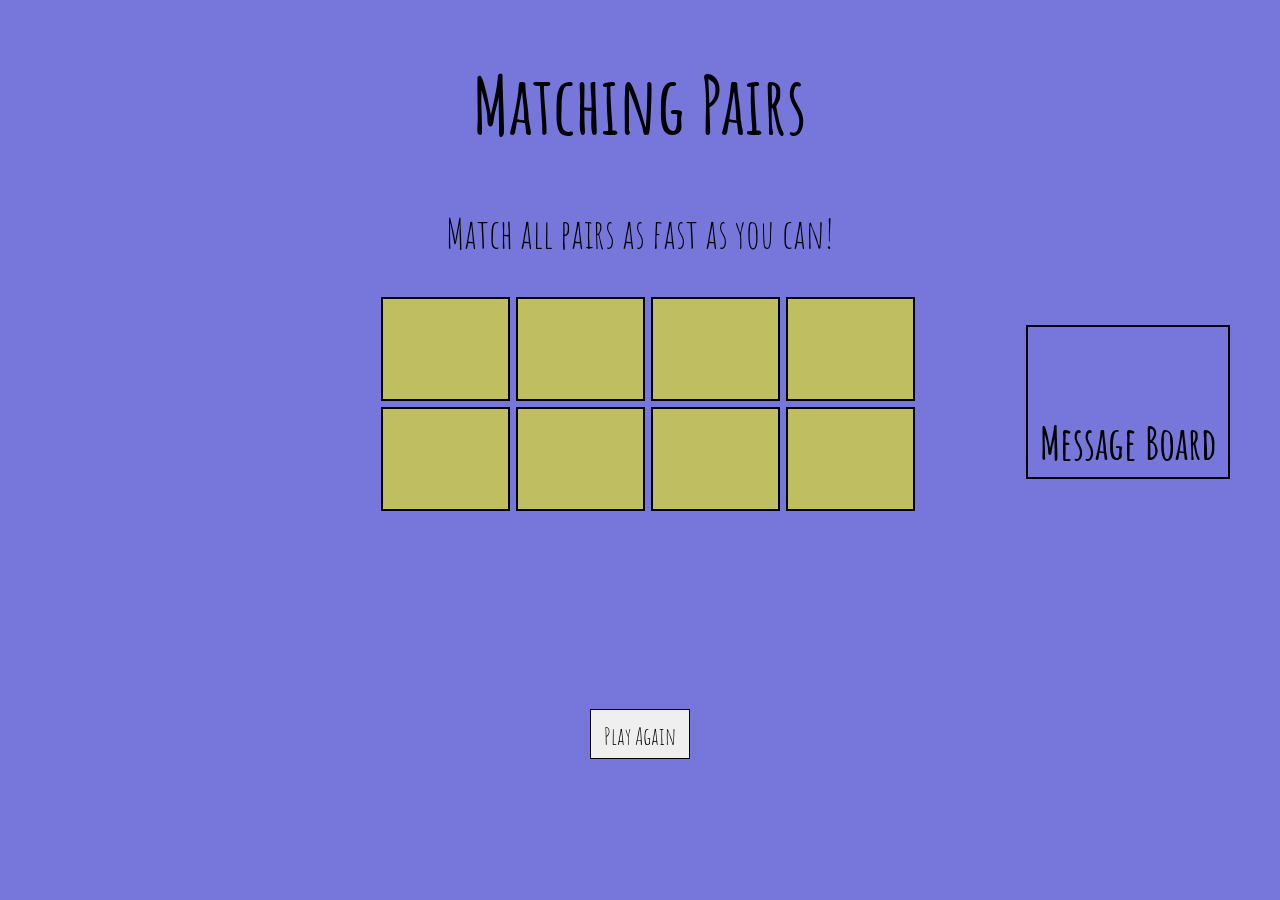
==== index2.html @ 40467288 "message board added" ====
<!DOCTYPE html>
<html lang="en">
<head>
  <meta charset="UTF-8">
  <meta http-equiv="X-UA-Compatible" content="IE=edge">
  <meta name="viewport" content="width=device-width, initial-scale=1.0">
  <title>Game Page</title>
  <link rel="stylesheet" type="text/css" href="style.css">
  <link rel="preconnect" href="https://fonts.googleapis.com">
<link rel="preconnect" href="https://fonts.gstatic.com" crossorigin>
<link href="https://fonts.googleapis.com/css2?family=Amatic+SC:wght@700&display=swap" rel="stylesheet">
  <script defer src="script.js"></script>
</head>
<body class="gamePageBody">
  <header class="gamePageHeader">
    <h1>Matching Pairs</h1>
      <p>Match all pairs as fast as you can!</p>
  </header>
  <div class="playArea">
  <section class="container">
    <div class="cardBack" color="">
    </div>
    <div class="cardBack" color="">
    </div>
    <div class="cardBack" color="">
    </div>
    <div class="cardBack" color="">
    </div>
    <div class="cardBack" color="">
    </div>
    <div class="cardBack" color="">
    </div>
    <div class="cardBack" color="">
    </div>
    <div class="cardBack" color="">
    </div>
  </section>
  </div>
  <section class="messageSpace">
    <h2>Message Board</h2>
  </section>

  <button id="againButton"> Play Again</button>
</body>
</html>
---- style.css ----
.welcomeHeader{
  font-family: 'Amatic SC';
  font-size: 25px;
  color:black;
  text-align: center;
  margin-top: 50px;
  margin-left: 75px;
  margin-right: 75px;
  line-height: 30px;
  border: 1px solid black;
}
.welcomeBody{
  background-color:  rgb(118, 118, 219);
  margin: 100px 25px;
}

.welcomeP{
  padding:50px;
  font-size: 30px;
  line-height: 45px;
}

body{
  text-align: center;
}

@keyframes slideInFromLeft {
  0% {
    transform: translateX(-100%);
  }
  100% {
    transform: translateX(0);
  }
}
   
  .gamePageHeader{
    font-family: 'Amatic SC';
    font-size: 40px;;
    color: black;
    text-align: center;
    animation: 1s ease-out 0s 1 slideInFromLeft;
}

.gamePageBody{
  background-color: rgb(118, 118, 219);
}

.container{
  display: grid;
  width: 530px;
  height: 210px;
  grid-template-columns: 125px 125px 125px 125px;
  grid-template-rows: 100px 100px;
  gap: 10px;
  /* animation: 1s ease-out 0s 1 slideInFromLeft; */
}

.playArea{
  width: 100vw;
  display: flex;
  justify-content: center;
}

.front{
  display: none;
  height: 100%;
}

.cardBack{
background-color: rgb(191, 191, 98);
display: block;
height: 100%;
outline: 2px solid black;
}

.red{
background-color: rgb(220, 86, 86);
outline: 2px solid black;
}

.blue{
  background-color: rgb(53, 98, 220);
  outline: 2px solid black;
}

.purple{
  background-color: rgb(187, 108, 187);
  outline: 2px solid black;
}

.green{
  background-color: rgb(116, 197, 116);
  outline: 2px solid black;
}


#welcomeButton{
  border: 1px solid black;
  font-family: 'Amatic SC';
  width: 100px;
  height: 50px;
  margin: auto;
  display: grid;
  line-height: 50px;
  font-size: 24px;
}

#againButton{
  border: 1px solid black;
  font-size: 24px;
  font-family: 'Amatic SC';
  width: 100px;
  height: 50px;
  margin: auto;
  margin-top: 200px;
  display: grid;
  line-height: 50px;
  animation: 1s ease-out 0s 1 slideInFromLeft;
}


.messageSpace{
  position: absolute;
  top: 325px;
  bottom: 100px;
  right: 50px;
  border: 2px solid black;
  height: 50px;
  width: 200px;
  text-align: center;
  font-size: 30px;
  padding-top: 50px;
  padding-bottom: 50px;
  font-family: 'Amatic SC';
}
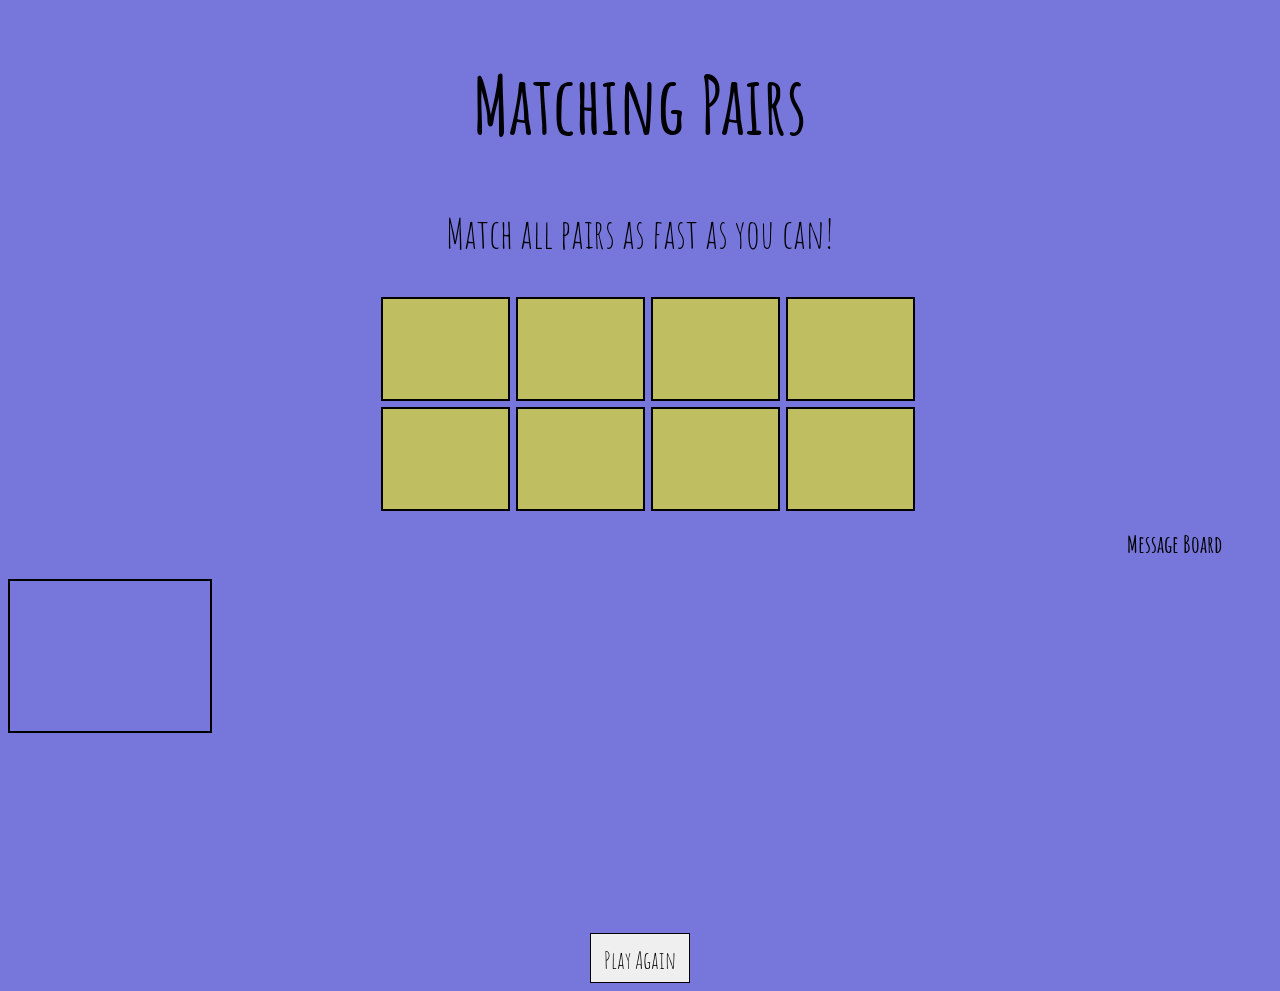
==== commit 3363ab63: "message board messages" ====
--- a/index2.html
+++ b/index2.html
@@ -35,9 +35,9 @@
     <div class="cardBack" color="">
     </div>
   </section>
-  </div>
+</div>
+  <h2 class="messageBox">Message Board</h2>
   <section class="messageSpace">
-    <h2>Message Board</h2>
   </section>
 
   <button id="againButton"> Play Again</button>
--- a/style.css
+++ b/style.css
@@ -52,7 +52,6 @@
   grid-template-columns: 125px 125px 125px 125px;
   grid-template-rows: 100px 100px;
   gap: 10px;
-  /* animation: 1s ease-out 0s 1 slideInFromLeft; */
 }
 
 .playArea{
@@ -115,12 +114,13 @@
   margin-top: 200px;
   display: grid;
   line-height: 50px;
-  animation: 1s ease-out 0s 1 slideInFromLeft;
+  /* animation: 1s ease-out 0s 1 slideInFromLeft; */
 }
 
 
 .messageSpace{
-  position: absolute;
+  display: flex;
+  justify-content: right;
   top: 325px;
   bottom: 100px;
   right: 50px;
@@ -132,4 +132,17 @@
   padding-top: 50px;
   padding-bottom: 50px;
   font-family: 'Amatic SC';
+}
+
+/* 
+.playArea{
+  width: 100vw;
+  display: flex;
+  justify-content: center; */
+
+.messageBox{
+  font-family: 'Amatic SC';
+  display: flex;
+  justify-content: right;
+  margin-right: 50px;
 }
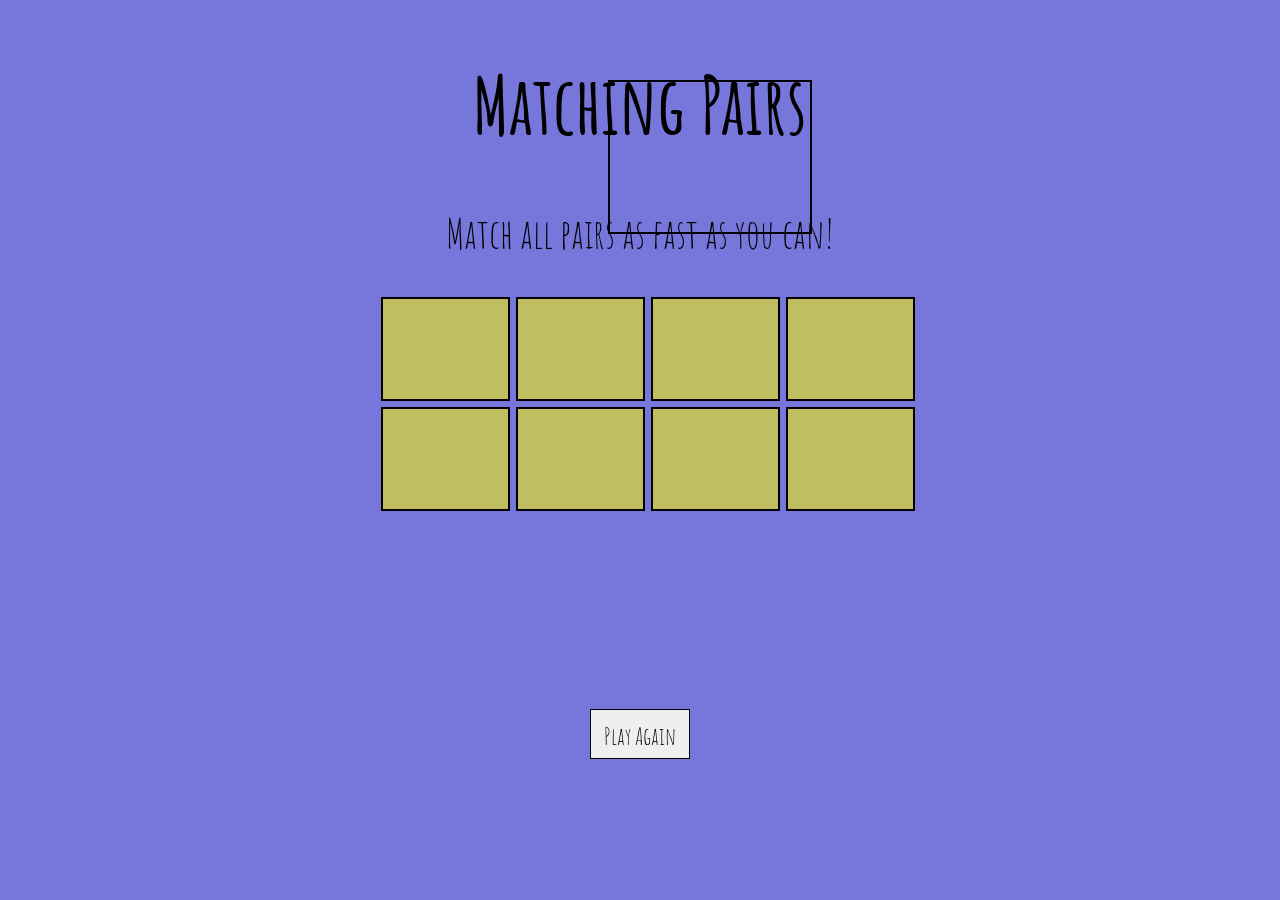
==== commit 68160506: "message box correct location" ====
--- a/index2.html
+++ b/index2.html
@@ -36,8 +36,10 @@
     </div>
   </section>
 </div>
-  <h2 class="messageBox">Message Board</h2>
-  <section class="messageSpace">
+  <section class="messageContainer">
+    <div class="messageSpace">
+    <!-- <h2 class="messageBox">Message Board</h2> -->
+    </div>
   </section>
 
   <button id="againButton"> Play Again</button>
--- a/style.css
+++ b/style.css
@@ -114,35 +114,34 @@
   margin-top: 200px;
   display: grid;
   line-height: 50px;
-  /* animation: 1s ease-out 0s 1 slideInFromLeft; */
 }
 
 
+/* /div */
 .messageSpace{
   display: flex;
-  justify-content: right;
-  top: 325px;
-  bottom: 100px;
-  right: 50px;
+  align-items: center;
+  justify-content: center;
   border: 2px solid black;
-  height: 50px;
+  font-family: 'Amatic SC';
   width: 200px;
-  text-align: center;
-  font-size: 30px;
-  padding-top: 50px;
-  padding-bottom: 50px;
-  font-family: 'Amatic SC';
+  height: 150px;
+  position: absolute;
+  bottom: 275px;
+  left: 600px;
+  font-size: 40px;
+  
 }
 
-/* 
-.playArea{
-  width: 100vw;
-  display: flex;
-  justify-content: center; */
+.messageContainer{
+  position: relative;
+  font-family: 'Amatic SC';
 
-.messageBox{
+
+/* .messageBox{
   font-family: 'Amatic SC';
-  display: flex;
+  display: grid;
   justify-content: right;
   margin-right: 50px;
-}+  margin-bottom: -200px;
+} */
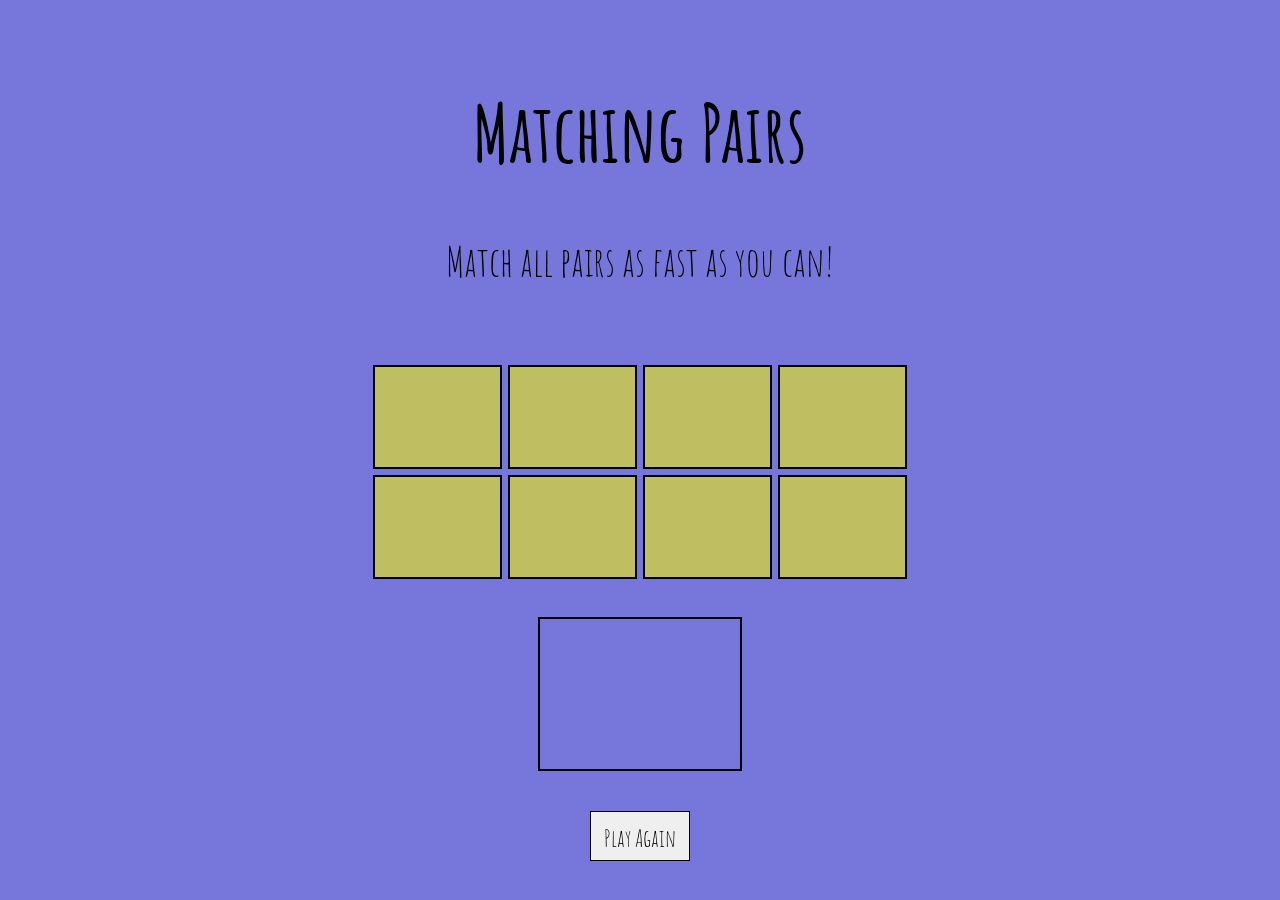
==== commit 857b240e: "message box centered, text centered" ====
--- a/index2.html
+++ b/index2.html
@@ -17,31 +17,32 @@
       <p>Match all pairs as fast as you can!</p>
   </header>
   <div class="playArea">
-  <section class="container">
-    <div class="cardBack" color="">
-    </div>
-    <div class="cardBack" color="">
-    </div>
-    <div class="cardBack" color="">
-    </div>
-    <div class="cardBack" color="">
-    </div>
-    <div class="cardBack" color="">
-    </div>
-    <div class="cardBack" color="">
-    </div>
-    <div class="cardBack" color="">
-    </div>
-    <div class="cardBack" color="">
+    <section class="container">
+      <div class="cardBack" color="">
+      </div>
+      <div class="cardBack" color="">
+      </div>
+      <div class="cardBack" color="">
+      </div>
+      <div class="cardBack" color="">
+      </div>
+      <div class="cardBack" color="">
+      </div>
+      <div class="cardBack" color="">
+      </div>
+      <div class="cardBack" color="">
+      </div>
+      <div class="cardBack" color="">
+      </div>
+    </section>
+  </div>
+  <section class="messageContainer">
+    <div class="messageSpace">
     </div>
   </section>
-</div>
-  <section class="messageContainer">
-    <div class="messageSpace">
-    <!-- <h2 class="messageBox">Message Board</h2> -->
-    </div>
-  </section>
-
+  
   <button id="againButton"> Play Again</button>
 </body>
-</html>+</html>
+
+<!-- <h2 class="messageBox">Message Board</h2> -->
--- a/style.css
+++ b/style.css
@@ -43,6 +43,11 @@
 
 .gamePageBody{
   background-color: rgb(118, 118, 219);
+  display: flex;
+  flex-direction: column;
+  justify-content: space-around;
+  align-items: center;
+  height: 97vh;
 }
 
 .container{
@@ -110,38 +115,23 @@
   font-family: 'Amatic SC';
   width: 100px;
   height: 50px;
-  margin: auto;
-  margin-top: 200px;
-  display: grid;
   line-height: 50px;
 }
 
-
-/* /div */
 .messageSpace{
+  font-size: 40px;
+  font-family: 'Amatic SC';
   display: flex;
+  justify-content: center;
   align-items: center;
-  justify-content: center;
-  border: 2px solid black;
-  font-family: 'Amatic SC';
-  width: 200px;
-  height: 150px;
-  position: absolute;
-  bottom: 275px;
-  left: 600px;
-  font-size: 40px;
-  
 }
 
 .messageContainer{
-  position: relative;
+  border: 2px solid black;
+  width: 200px;
+  height: 150px;
   font-family: 'Amatic SC';
-
-
-/* .messageBox{
-  font-family: 'Amatic SC';
-  display: grid;
-  justify-content: right;
-  margin-right: 50px;
-  margin-bottom: -200px;
-} */+  display: flex;
+  justify-content: center;
+  align-items: center;
+}
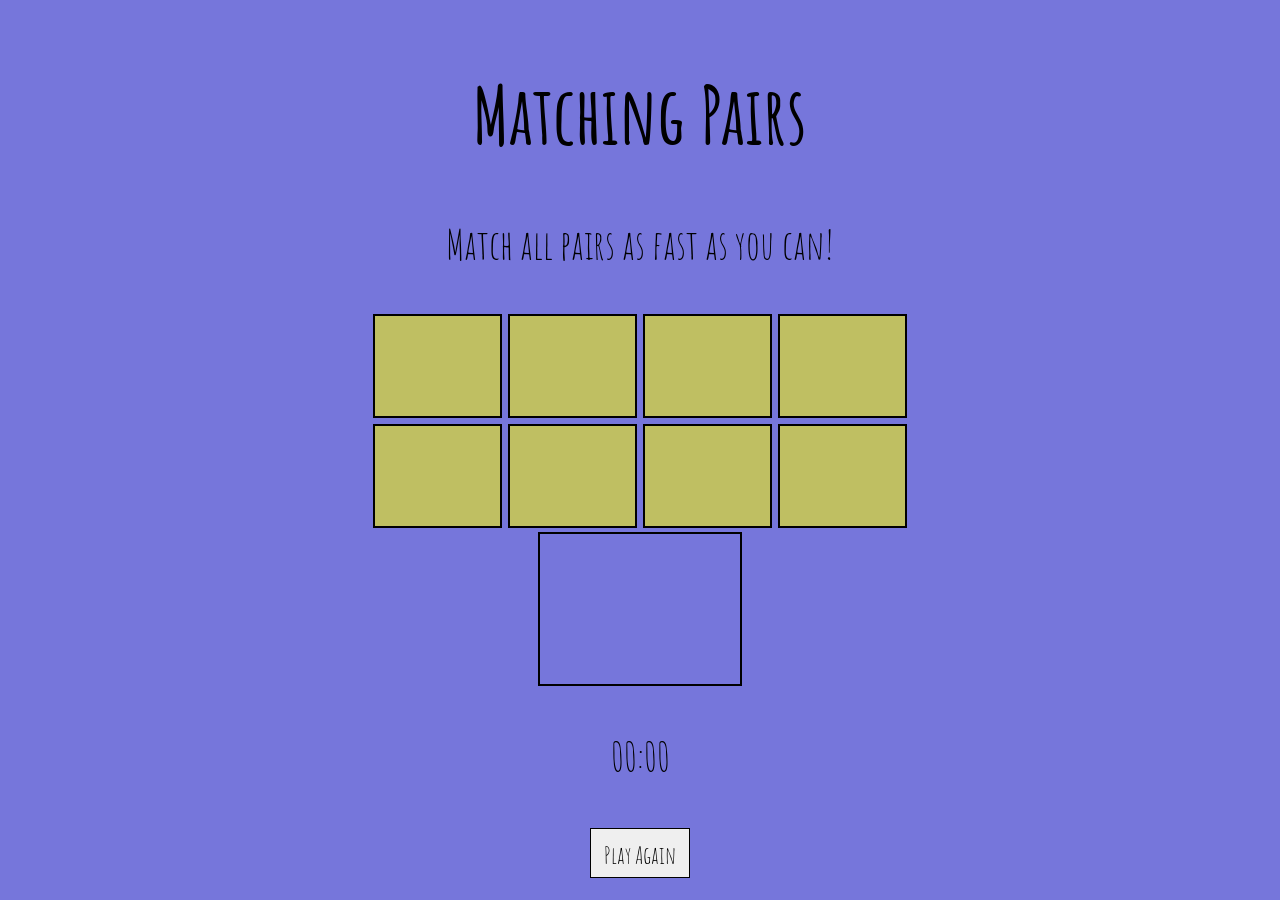
==== commit ebcbaad8: "timer visual display created" ====
--- a/index2.html
+++ b/index2.html
@@ -40,9 +40,15 @@
     <div class="messageSpace">
     </div>
   </section>
-  
+  <div class="timer">
+    <p><span id="seconds">00:</span><span id="tens">00</span></p>
+  </div>
   <button id="againButton"> Play Again</button>
 </body>
 </html>
 
-<!-- <h2 class="messageBox">Message Board</h2> -->+
+
+
+
+
--- a/style.css
+++ b/style.css
@@ -135,3 +135,9 @@
   justify-content: center;
   align-items: center;
 }
+
+
+.timer{
+  font-family: 'Amatic SC';
+  font-size: 40px;
+}
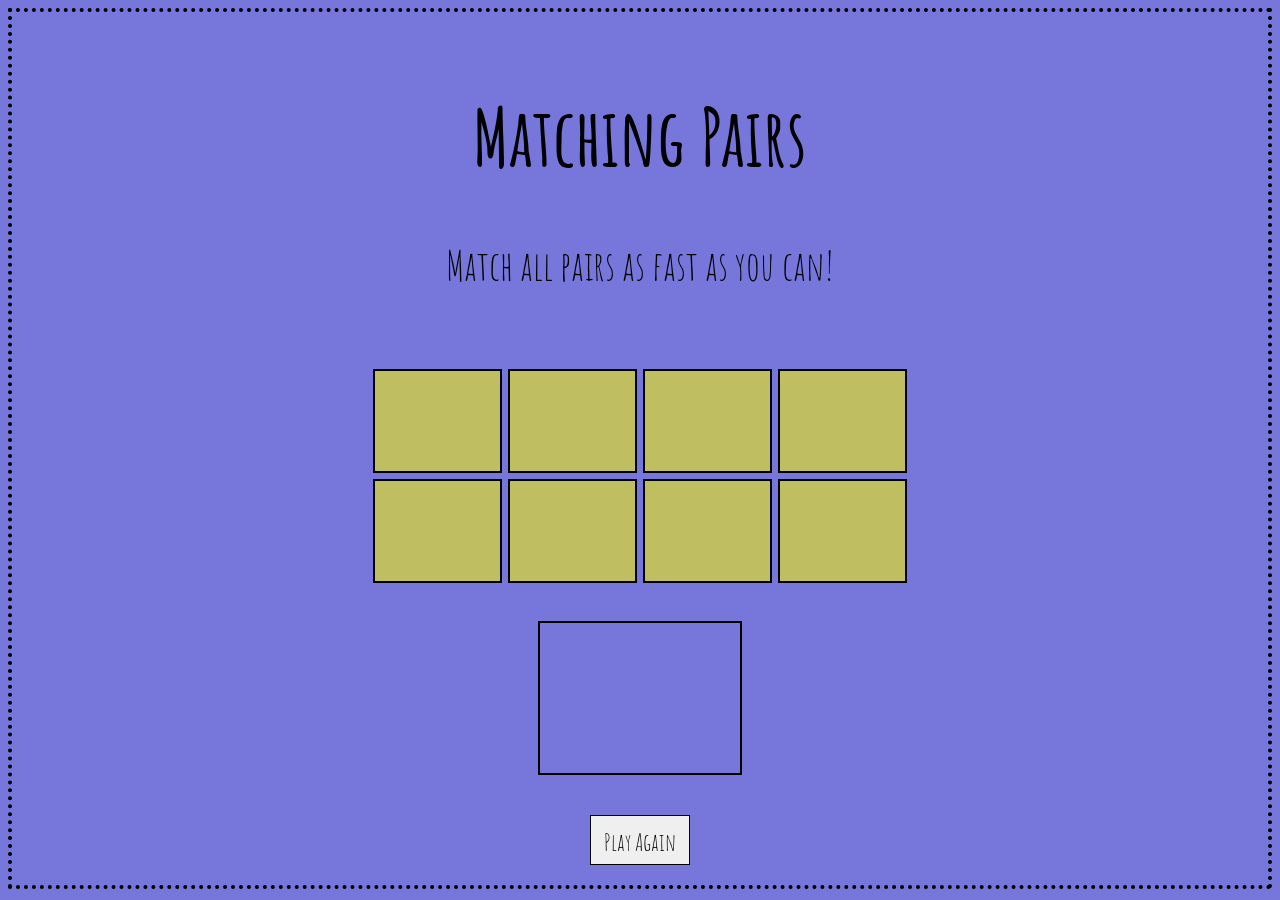
==== commit 79c5076d: "borders created" ====
--- a/index2.html
+++ b/index2.html
@@ -40,9 +40,6 @@
     <div class="messageSpace">
     </div>
   </section>
-  <div class="timer">
-    <p><span id="seconds">00:</span><span id="tens">00</span></p>
-  </div>
   <button id="againButton"> Play Again</button>
 </body>
 </html>
--- a/style.css
+++ b/style.css
@@ -3,11 +3,12 @@
   font-size: 25px;
   color:black;
   text-align: center;
-  margin-top: 50px;
+  margin-top: 25px;
   margin-left: 75px;
   margin-right: 75px;
   line-height: 30px;
   border: 1px solid black;
+  height: 80vh;
 }
 .welcomeBody{
   background-color:  rgb(118, 118, 219);
@@ -48,6 +49,7 @@
   justify-content: space-around;
   align-items: center;
   height: 97vh;
+  border: 4px dotted black;
 }
 
 .container{
@@ -78,12 +80,12 @@
 }
 
 .red{
-background-color: rgb(220, 86, 86);
+background-color: rgb(244, 100, 100);
 outline: 2px solid black;
 }
 
 .blue{
-  background-color: rgb(53, 98, 220);
+  background-color: rgb(77, 121, 239);
   outline: 2px solid black;
 }
 
@@ -135,9 +137,3 @@
   justify-content: center;
   align-items: center;
 }
-
-
-.timer{
-  font-family: 'Amatic SC';
-  font-size: 40px;
-}
